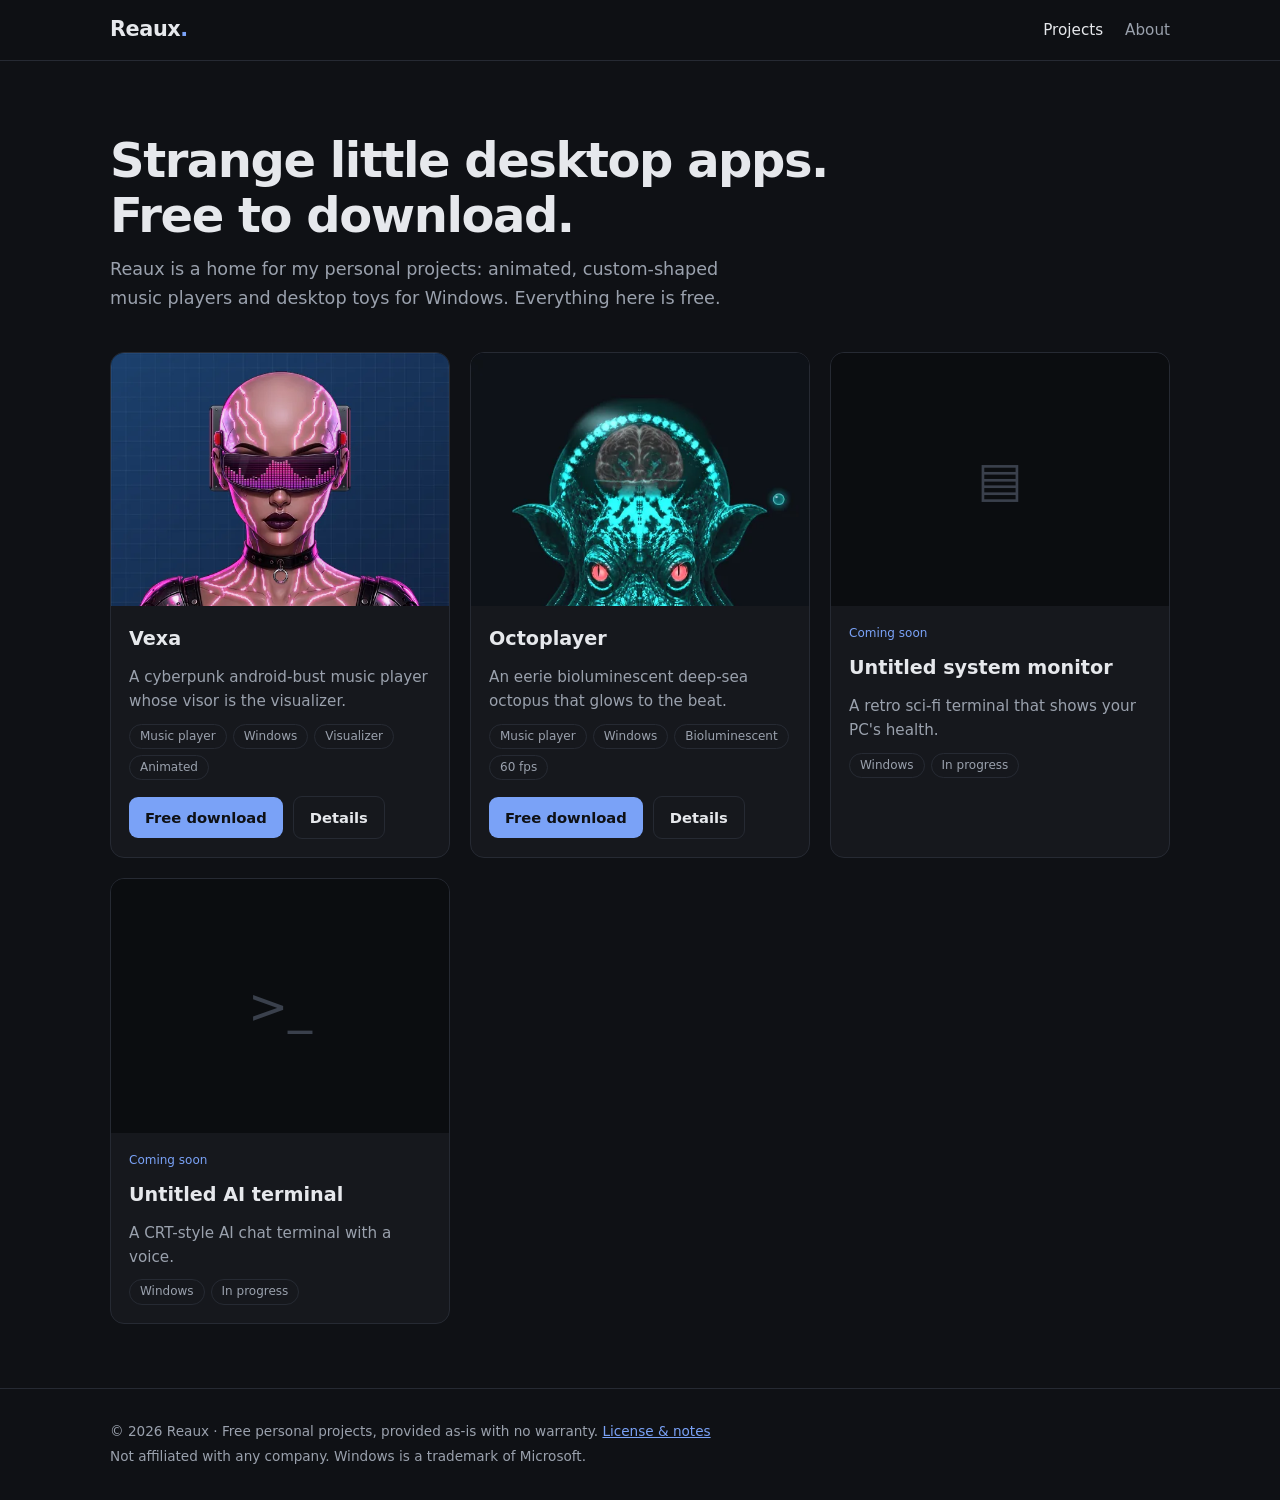
==== index.html @ 3ef6cac5 "Reaux site" ====
<!doctype html><html lang="en"><head><meta charset="utf-8"><meta name="viewport" content="width=device-width,initial-scale=1">
<title>Reaux · Free desktop apps</title><meta name="description" content="Reaux: free, handmade animated desktop apps for Windows, including Vexa and Octoplayer."><meta name="theme-color" content="#0f1115">
<link rel="icon" href="favicon.svg" type="image/svg+xml"><link rel="stylesheet" href="style.css">
<meta property="og:type" content="website"><meta property="og:site_name" content="Reaux"><meta property="og:title" content="Reaux · Free desktop apps">
<meta property="og:description" content="Reaux: free, handmade animated desktop apps for Windows, including Vexa and Octoplayer."><meta property="og:url" content="https://roryp1147.github.io/"><meta property="og:image" content="https://roryp1147.github.io/img/og.webp">
<meta name="twitter:card" content="summary_large_image"></head><body><a class="skip" href="#main">Skip to content</a>
<header><div class="wrap"><a class="logo" href="index.html" aria-label="Reaux home">Reaux<span>.</span></a>
<nav aria-label="Main"><a href="index.html" aria-current="page">Projects</a><a href="about.html">About</a></nav></div></header><main id="main"><div class="wrap"><section class="hero"><h1>Strange little desktop apps.<br>Free to download.</h1>
<p>Reaux is a home for my personal projects: animated, custom-shaped music players and desktop toys for Windows. Everything here is free.</p></section>
<section aria-label="Projects" class="grid"><article class="card"><a class="thumb" href="projects/vexa.html" tabindex="-1" aria-hidden="true"><img src="img/vexa-spectrum.webp" alt="" loading="lazy" width="553" height="811"></a>
<div class="body"><h2>Vexa</h2><p>A cyberpunk android-bust music player whose visor is the visualizer.</p><ul class="tags" aria-label="Tags"><li>Music player</li><li>Windows</li><li>Visualizer</li><li>Animated</li></ul>
<div class="actions"><a class="btn" href="https://github.com/roryp1147/vexa/releases/latest/download/Vexa-1.0.0-win64.zip">Free download</a><a class="btn ghost" href="projects/vexa.html">Details<span class="skip"> about Vexa</span></a></div></div></article><article class="card"><a class="thumb" href="projects/octoplayer.html" tabindex="-1" aria-hidden="true"><img src="img/octo-beat.webp" alt="" loading="lazy" width="553" height="811"></a>
<div class="body"><h2>Octoplayer</h2><p>An eerie bioluminescent deep-sea octopus that glows to the beat.</p><ul class="tags" aria-label="Tags"><li>Music player</li><li>Windows</li><li>Bioluminescent</li><li>60 fps</li></ul>
<div class="actions"><a class="btn" href="https://github.com/roryp1147/octoplayer/releases/latest/download/Octoplayer-1.0.0-win64.zip">Free download</a><a class="btn ghost" href="projects/octoplayer.html">Details<span class="skip"> about Octoplayer</span></a></div></div></article><article class="card soon"><div class="thumb" aria-hidden="true">&#9636;</div><div class="body"><span class="badge">Coming soon</span><h2>Untitled system monitor</h2><p>A retro sci-fi terminal that shows your PC's health.</p><ul class="tags"><li>Windows</li><li>In progress</li></ul></div></article><article class="card soon"><div class="thumb" aria-hidden="true">&gt;_</div><div class="body"><span class="badge">Coming soon</span><h2>Untitled AI terminal</h2><p>A CRT-style AI chat terminal with a voice.</p><ul class="tags"><li>Windows</li><li>In progress</li></ul></div></article></section></div></main><footer><div class="wrap"><p>&copy; <span id="y">2026</span> Reaux &middot; Free personal projects, provided as-is with no warranty. <a href="about.html#license">License &amp; notes</a></p>
<p>Not affiliated with any company. Windows is a trademark of Microsoft.</p></div></footer><script>document.getElementById('y').textContent=new Date().getFullYear()</script></body></html>
---- style.css ----
:root{--bg:#0f1115;--bg2:#16181d;--line:#262a33;--text:#e6e8ec;--mute:#9aa1ad;--accent:#7aa2f7;--r:14px;color-scheme:dark}
*{box-sizing:border-box}html{-webkit-text-size-adjust:100%}
body{margin:0;background:var(--bg);color:var(--text);font:16px/1.6 Inter,system-ui,-apple-system,"Segoe UI",Roboto,sans-serif}
a{color:var(--accent)}a:focus-visible,.btn:focus-visible{outline:2px solid var(--accent);outline-offset:3px}
.wrap{max-width:1100px;margin:0 auto;padding:0 20px}
.skip{position:absolute;left:-999px}.skip:focus{left:12px;top:12px;background:var(--bg2);padding:8px 12px;border-radius:8px}
header{border-bottom:1px solid var(--line);position:sticky;top:0;background:rgba(15,17,21,.9);backdrop-filter:blur(8px);z-index:5}
header .wrap{display:flex;align-items:center;justify-content:space-between;height:60px}
.logo{font-weight:800;font-size:1.3rem;letter-spacing:-.02em;color:var(--text);text-decoration:none}.logo span{color:var(--accent)}
nav a{color:var(--mute);text-decoration:none;margin-left:22px;font-size:.95rem}nav a:hover,nav a[aria-current]{color:var(--text)}
.hero{padding:72px 0 40px}.hero h1{font-size:clamp(2rem,5vw,3rem);line-height:1.15;letter-spacing:-.03em;margin:0 0 12px}
.hero p{color:var(--mute);max-width:620px;font-size:1.1rem;margin:0}
.grid{display:grid;grid-template-columns:repeat(auto-fill,minmax(300px,1fr));gap:20px;padding-bottom:64px}
.card{background:var(--bg2);border:1px solid var(--line);border-radius:var(--r);overflow:hidden;display:flex;flex-direction:column;transition:border-color .2s,transform .2s}
.card:hover{border-color:#3a404c;transform:translateY(-2px)}
.thumb{aspect-ratio:4/3;background:#0b0d10;display:flex;align-items:center;justify-content:center;overflow:hidden}
.thumb img{width:100%;height:100%;object-fit:cover;object-position:top}
.card .body{padding:18px;display:flex;flex-direction:column;gap:10px;flex:1}
.card h2{margin:0;font-size:1.2rem}.card p{margin:0;color:var(--mute);font-size:.95rem}
.tags{display:flex;flex-wrap:wrap;gap:6px;list-style:none;padding:0;margin:0}
.tags li{font-size:.75rem;color:var(--mute);border:1px solid var(--line);border-radius:99px;padding:2px 10px}
.actions{display:flex;gap:10px;align-items:center;margin-top:auto;padding-top:6px}
.btn{display:inline-block;background:var(--accent);color:#0f1115;font-weight:600;text-decoration:none;padding:9px 16px;border-radius:9px;font-size:.92rem}
.btn:hover{filter:brightness(1.1)}.btn.ghost{background:transparent;color:var(--text);border:1px solid var(--line)}
.soon .thumb{color:#3a404c;font-size:3rem}.soon .badge{font-size:.75rem;color:var(--accent)}
.detail{padding:48px 0 64px}.detail h1{font-size:2.4rem;margin:0 0 6px;letter-spacing:-.03em}.lead{color:var(--mute);font-size:1.1rem;margin:0 0 20px}
.gallery{display:grid;grid-template-columns:repeat(auto-fill,minmax(150px,1fr));gap:12px;margin:28px 0}
.gallery img{width:100%;height:auto;border-radius:10px;border:1px solid var(--line);background:#0b0d10}
.cols{display:grid;grid-template-columns:1fr 1fr;gap:28px}@media(max-width:760px){.cols{grid-template-columns:1fr}nav a{margin-left:14px}}
section h2{font-size:1.25rem;margin:32px 0 10px}ul.list,ol.list{padding-left:20px;color:#c9cdd4}ul.list li,ol.list li{margin:4px 0}
.note{background:var(--bg2);border:1px solid var(--line);border-radius:10px;padding:14px 16px;color:var(--mute);font-size:.92rem}
code{background:var(--bg2);border:1px solid var(--line);border-radius:5px;padding:1px 5px;font-size:.88em}
footer{border-top:1px solid var(--line);color:var(--mute);font-size:.85rem;padding:28px 0}footer p{margin:4px 0}
@media(prefers-reduced-motion:reduce){*{transition:none!important}}
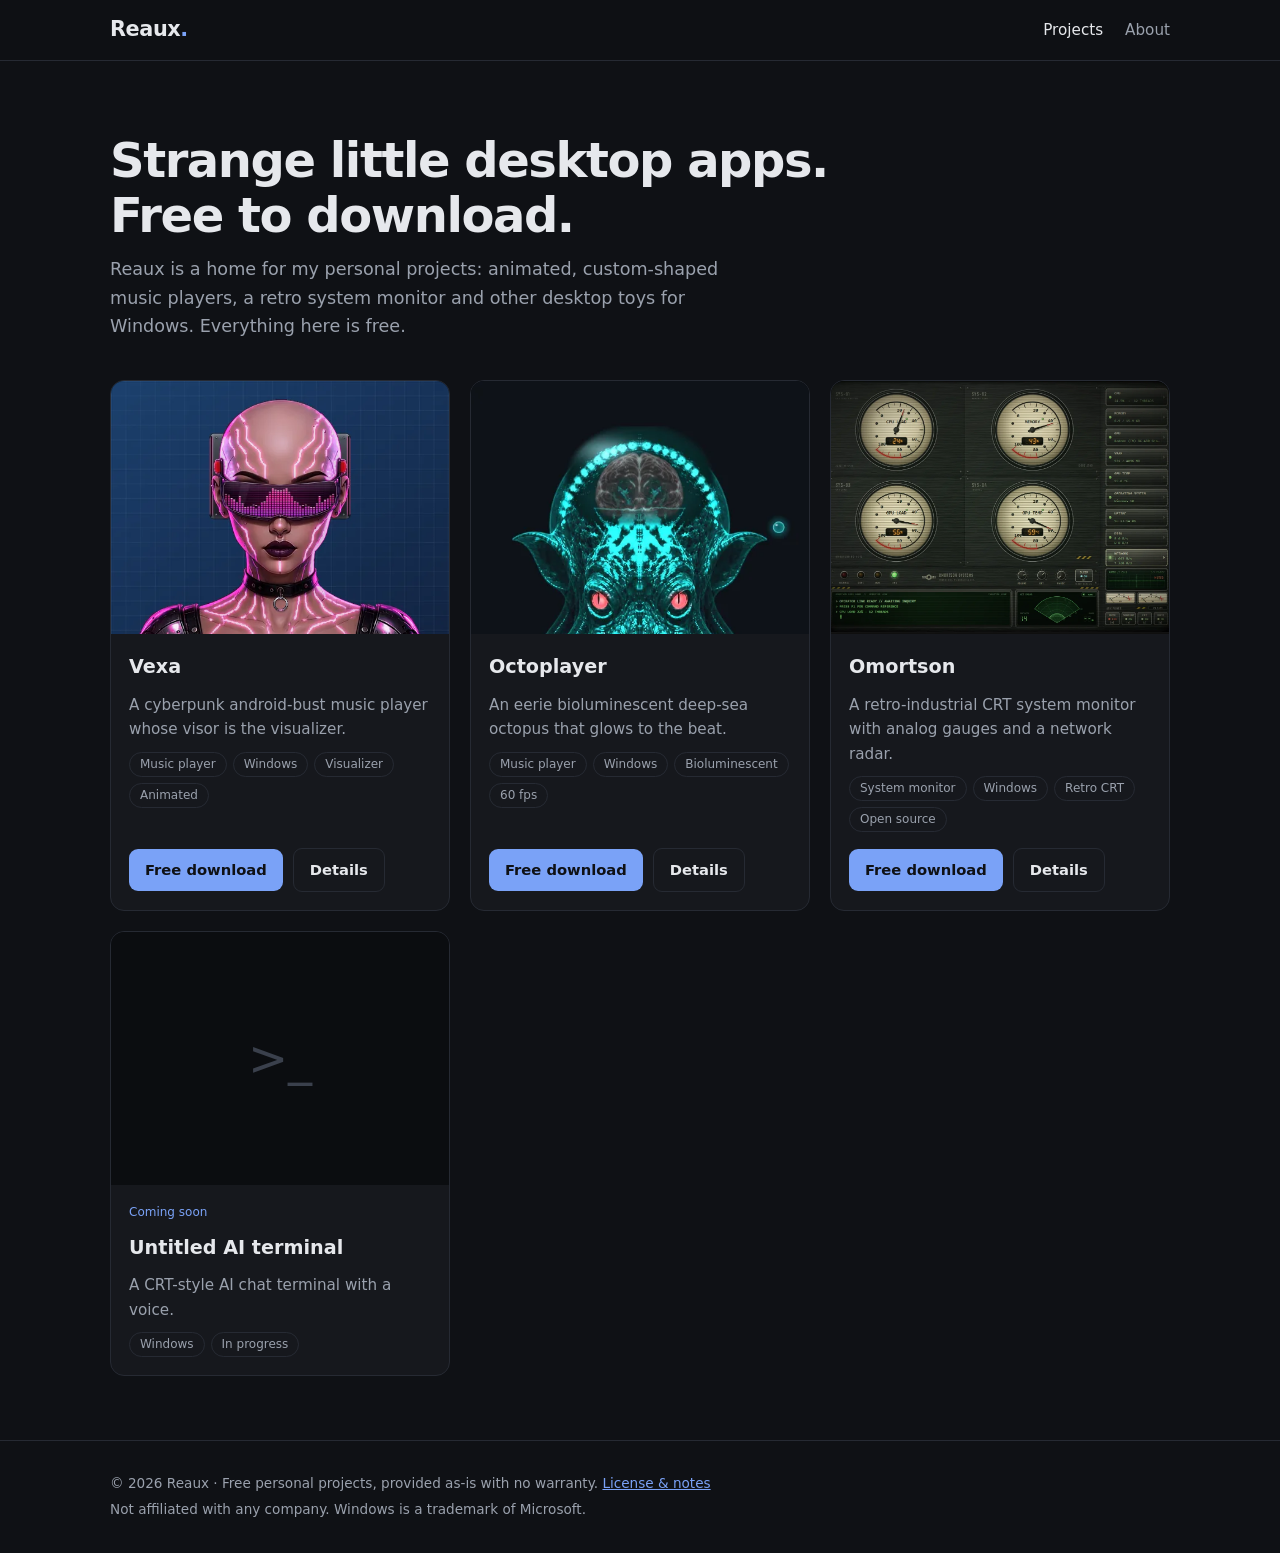
==== commit c57e596d: "Add Omortson (replaces the system monitor placeholder)" ====
--- a/index.html
+++ b/index.html
@@ -6,10 +6,12 @@
 <meta name="twitter:card" content="summary_large_image"></head><body><a class="skip" href="#main">Skip to content</a>
 <header><div class="wrap"><a class="logo" href="index.html" aria-label="Reaux home">Reaux<span>.</span></a>
 <nav aria-label="Main"><a href="index.html" aria-current="page">Projects</a><a href="about.html">About</a></nav></div></header><main id="main"><div class="wrap"><section class="hero"><h1>Strange little desktop apps.<br>Free to download.</h1>
-<p>Reaux is a home for my personal projects: animated, custom-shaped music players and desktop toys for Windows. Everything here is free.</p></section>
+<p>Reaux is a home for my personal projects: animated, custom-shaped music players, a retro system monitor and other desktop toys for Windows. Everything here is free.</p></section>
 <section aria-label="Projects" class="grid"><article class="card"><a class="thumb" href="projects/vexa.html" tabindex="-1" aria-hidden="true"><img src="img/vexa-spectrum.webp" alt="" loading="lazy" width="553" height="811"></a>
 <div class="body"><h2>Vexa</h2><p>A cyberpunk android-bust music player whose visor is the visualizer.</p><ul class="tags" aria-label="Tags"><li>Music player</li><li>Windows</li><li>Visualizer</li><li>Animated</li></ul>
 <div class="actions"><a class="btn" href="https://github.com/roryp1147/vexa/releases/latest/download/Vexa-1.0.0-win64.zip">Free download</a><a class="btn ghost" href="projects/vexa.html">Details<span class="skip"> about Vexa</span></a></div></div></article><article class="card"><a class="thumb" href="projects/octoplayer.html" tabindex="-1" aria-hidden="true"><img src="img/octo-beat.webp" alt="" loading="lazy" width="553" height="811"></a>
 <div class="body"><h2>Octoplayer</h2><p>An eerie bioluminescent deep-sea octopus that glows to the beat.</p><ul class="tags" aria-label="Tags"><li>Music player</li><li>Windows</li><li>Bioluminescent</li><li>60 fps</li></ul>
-<div class="actions"><a class="btn" href="https://github.com/roryp1147/octoplayer/releases/latest/download/Octoplayer-1.0.0-win64.zip">Free download</a><a class="btn ghost" href="projects/octoplayer.html">Details<span class="skip"> about Octoplayer</span></a></div></div></article><article class="card soon"><div class="thumb" aria-hidden="true">&#9636;</div><div class="body"><span class="badge">Coming soon</span><h2>Untitled system monitor</h2><p>A retro sci-fi terminal that shows your PC's health.</p><ul class="tags"><li>Windows</li><li>In progress</li></ul></div></article><article class="card soon"><div class="thumb" aria-hidden="true">&gt;_</div><div class="body"><span class="badge">Coming soon</span><h2>Untitled AI terminal</h2><p>A CRT-style AI chat terminal with a voice.</p><ul class="tags"><li>Windows</li><li>In progress</li></ul></div></article></section></div></main><footer><div class="wrap"><p>&copy; <span id="y">2026</span> Reaux &middot; Free personal projects, provided as-is with no warranty. <a href="about.html#license">License &amp; notes</a></p>
+<div class="actions"><a class="btn" href="https://github.com/roryp1147/octoplayer/releases/latest/download/Octoplayer-1.0.0-win64.zip">Free download</a><a class="btn ghost" href="projects/octoplayer.html">Details<span class="skip"> about Octoplayer</span></a></div></div></article><article class="card"><a class="thumb" href="projects/omortson.html" tabindex="-1" aria-hidden="true"><img src="img/omortson.webp" alt="" loading="lazy" width="1266" height="909"></a>
+<div class="body"><h2>Omortson</h2><p>A retro-industrial CRT system monitor with analog gauges and a network radar.</p><ul class="tags" aria-label="Tags"><li>System monitor</li><li>Windows</li><li>Retro CRT</li><li>Open source</li></ul>
+<div class="actions"><a class="btn" href="https://github.com/roryp1147/omortson/releases/latest/download/Omortson-1.0.1-win64.zip">Free download</a><a class="btn ghost" href="projects/omortson.html">Details<span class="skip"> about Omortson</span></a></div></div></article><article class="card soon"><div class="thumb" aria-hidden="true">&gt;_</div><div class="body"><span class="badge">Coming soon</span><h2>Untitled AI terminal</h2><p>A CRT-style AI chat terminal with a voice.</p><ul class="tags"><li>Windows</li><li>In progress</li></ul></div></article></section></div></main><footer><div class="wrap"><p>&copy; <span id="y">2026</span> Reaux &middot; Free personal projects, provided as-is with no warranty. <a href="about.html#license">License &amp; notes</a></p>
 <p>Not affiliated with any company. Windows is a trademark of Microsoft.</p></div></footer><script>document.getElementById('y').textContent=new Date().getFullYear()</script></body></html>
--- a/style.css
+++ b/style.css
@@ -32,3 +32,4 @@
 code{background:var(--bg2);border:1px solid var(--line);border-radius:5px;padding:1px 5px;font-size:.88em}
 footer{border-top:1px solid var(--line);color:var(--mute);font-size:.85rem;padding:28px 0}footer p{margin:4px 0}
 @media(prefers-reduced-motion:reduce){*{transition:none!important}}
+.gallery.wide{grid-template-columns:1fr 1fr}.gallery.wide img:first-child{grid-column:1/-1}@media(max-width:600px){.gallery.wide{grid-template-columns:1fr}}
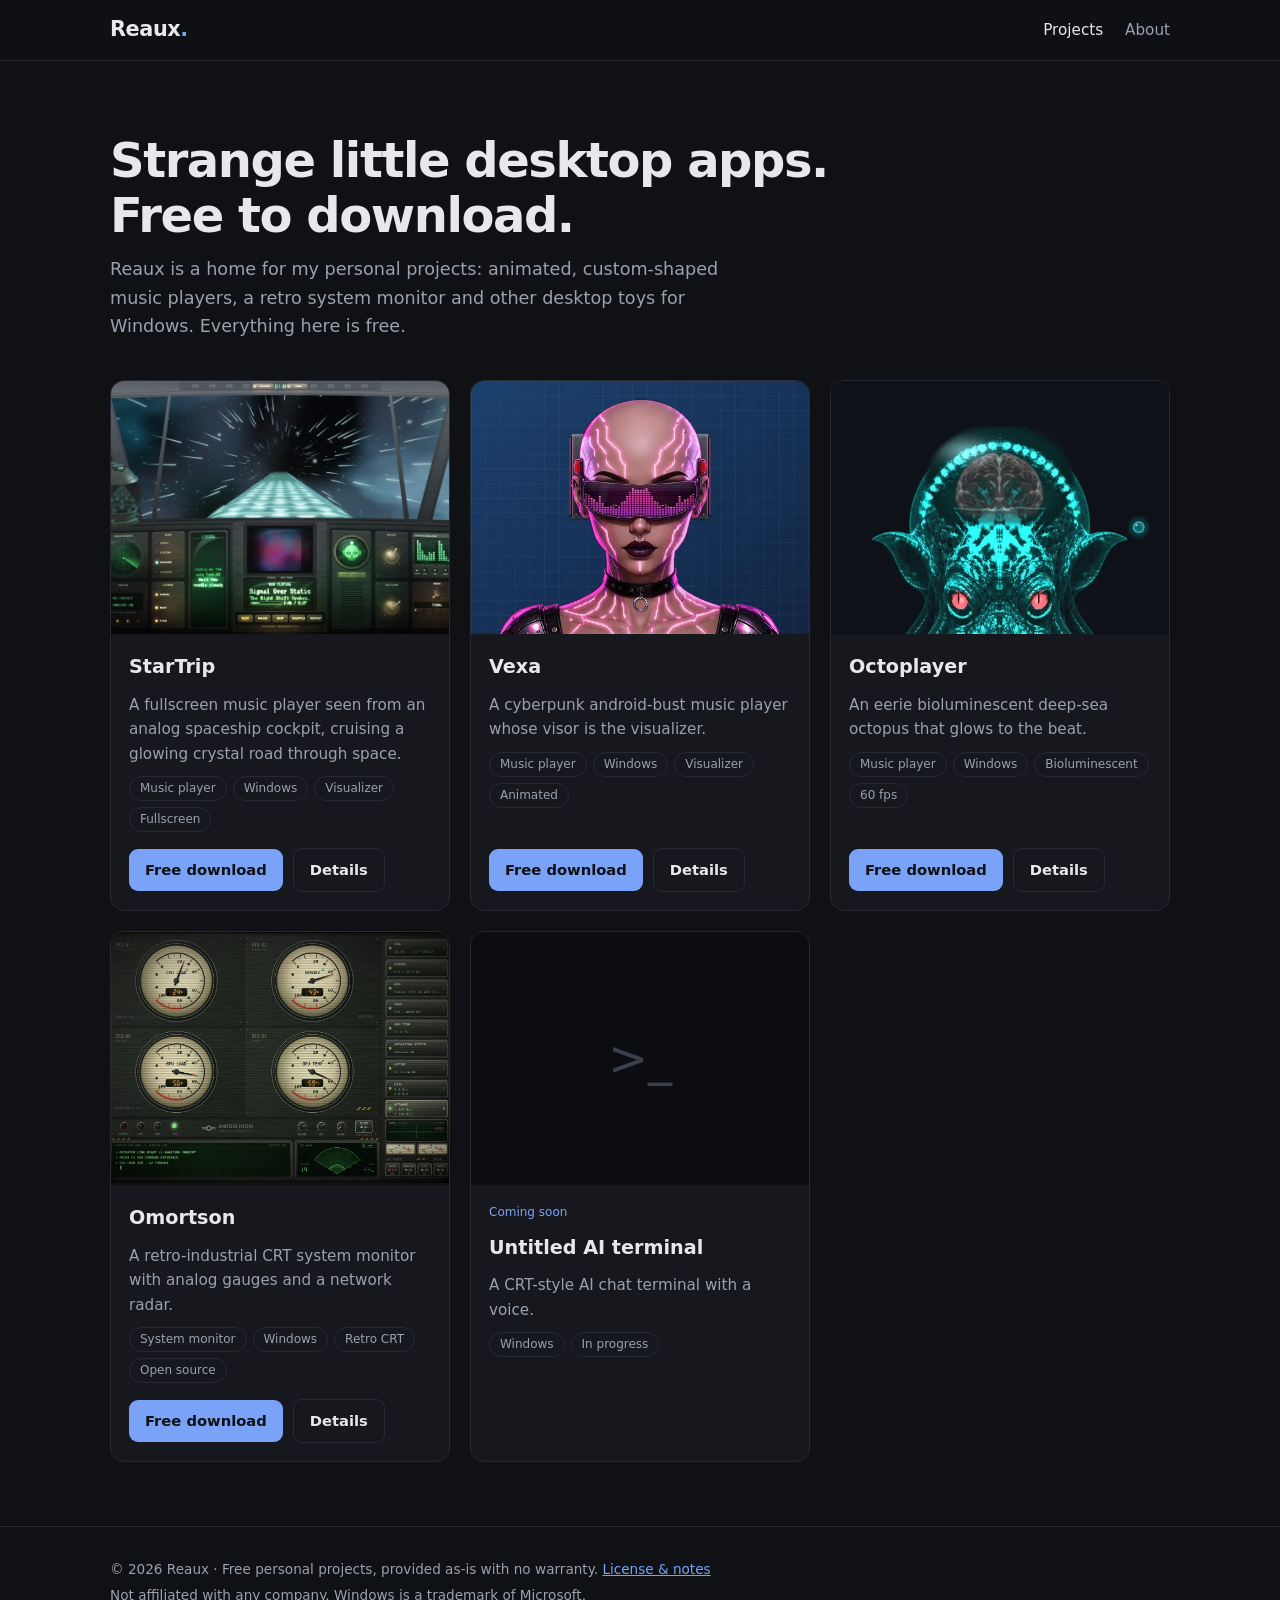
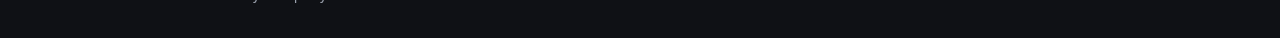
==== commit 64ce618a: "Add StarTrip project page" ====
--- a/index.html
+++ b/index.html
@@ -7,7 +7,9 @@
 <header><div class="wrap"><a class="logo" href="index.html" aria-label="Reaux home">Reaux<span>.</span></a>
 <nav aria-label="Main"><a href="index.html" aria-current="page">Projects</a><a href="about.html">About</a></nav></div></header><main id="main"><div class="wrap"><section class="hero"><h1>Strange little desktop apps.<br>Free to download.</h1>
 <p>Reaux is a home for my personal projects: animated, custom-shaped music players, a retro system monitor and other desktop toys for Windows. Everything here is free.</p></section>
-<section aria-label="Projects" class="grid"><article class="card"><a class="thumb" href="projects/vexa.html" tabindex="-1" aria-hidden="true"><img src="img/vexa-spectrum.webp" alt="" loading="lazy" width="553" height="811"></a>
+<section aria-label="Projects" class="grid"><article class="card"><a class="thumb" href="projects/startrip.html" tabindex="-1" aria-hidden="true"><img src="img/startrip-card.webp" alt="" loading="lazy" width="800" height="600"></a>
+<div class="body"><h2>StarTrip</h2><p>A fullscreen music player seen from an analog spaceship cockpit, cruising a glowing crystal road through space.</p><ul class="tags" aria-label="Tags"><li>Music player</li><li>Windows</li><li>Visualizer</li><li>Fullscreen</li></ul>
+<div class="actions"><a class="btn" href="https://github.com/roryp1147/startrip/releases/latest/download/StarTrip-1.0.0-win64.zip">Free download</a><a class="btn ghost" href="projects/startrip.html">Details<span class="skip"> about StarTrip</span></a></div></div></article><article class="card"><a class="thumb" href="projects/vexa.html" tabindex="-1" aria-hidden="true"><img src="img/vexa-spectrum.webp" alt="" loading="lazy" width="553" height="811"></a>
 <div class="body"><h2>Vexa</h2><p>A cyberpunk android-bust music player whose visor is the visualizer.</p><ul class="tags" aria-label="Tags"><li>Music player</li><li>Windows</li><li>Visualizer</li><li>Animated</li></ul>
 <div class="actions"><a class="btn" href="https://github.com/roryp1147/vexa/releases/latest/download/Vexa-1.0.0-win64.zip">Free download</a><a class="btn ghost" href="projects/vexa.html">Details<span class="skip"> about Vexa</span></a></div></div></article><article class="card"><a class="thumb" href="projects/octoplayer.html" tabindex="-1" aria-hidden="true"><img src="img/octo-beat.webp" alt="" loading="lazy" width="553" height="811"></a>
 <div class="body"><h2>Octoplayer</h2><p>An eerie bioluminescent deep-sea octopus that glows to the beat.</p><ul class="tags" aria-label="Tags"><li>Music player</li><li>Windows</li><li>Bioluminescent</li><li>60 fps</li></ul>
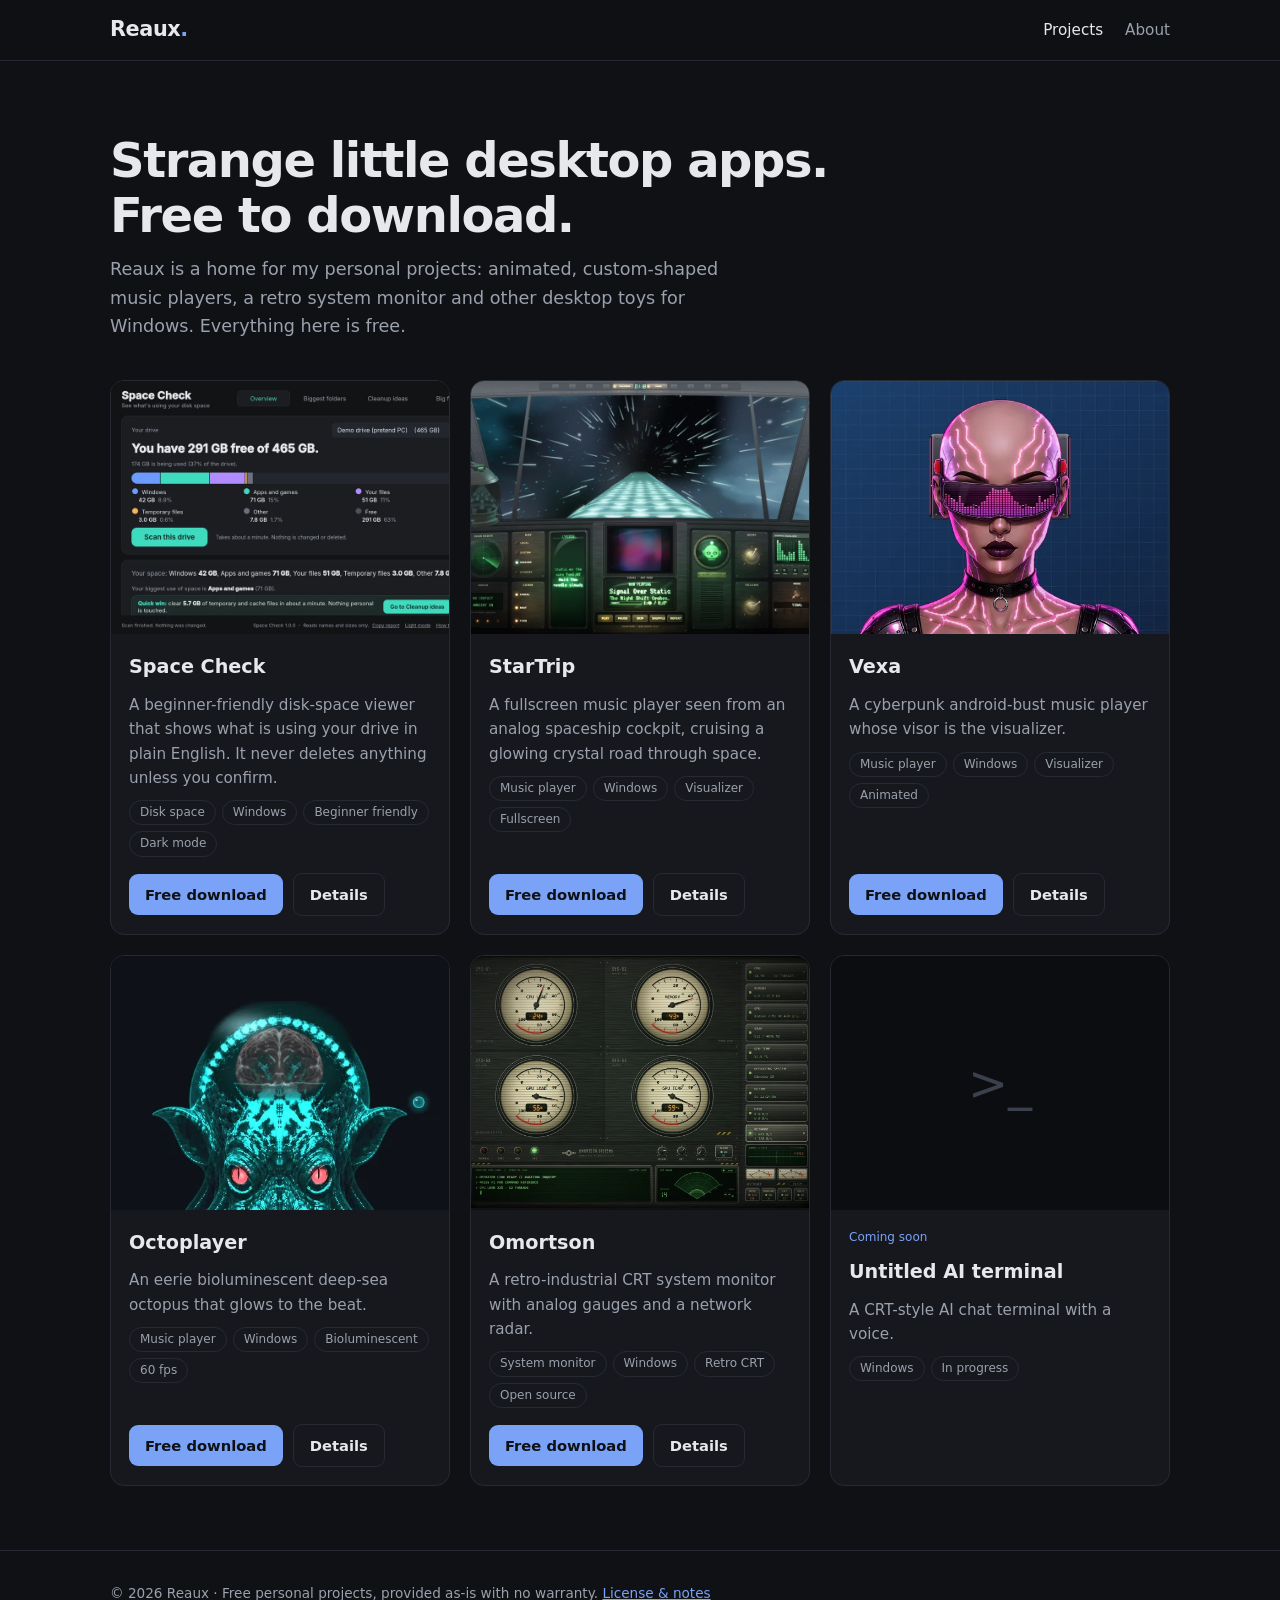
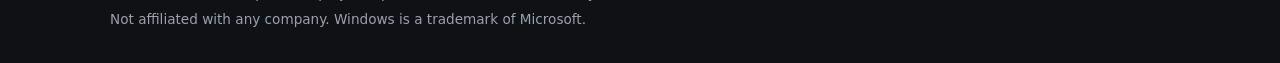
==== commit 1af6ceef: "Add Space Check project page" ====
--- a/index.html
+++ b/index.html
@@ -1,13 +1,15 @@
 <!doctype html><html lang="en"><head><meta charset="utf-8"><meta name="viewport" content="width=device-width,initial-scale=1">
-<title>Reaux · Free desktop apps</title><meta name="description" content="Reaux: free, handmade animated desktop apps for Windows, including Vexa and Octoplayer."><meta name="theme-color" content="#0f1115">
+<title>Reaux · Free desktop apps</title><meta name="description" content="Reaux: free, handmade animated desktop apps for Windows, including Vexa, Octoplayer and Space Check."><meta name="theme-color" content="#0f1115">
 <link rel="icon" href="favicon.svg" type="image/svg+xml"><link rel="stylesheet" href="style.css">
 <meta property="og:type" content="website"><meta property="og:site_name" content="Reaux"><meta property="og:title" content="Reaux · Free desktop apps">
-<meta property="og:description" content="Reaux: free, handmade animated desktop apps for Windows, including Vexa and Octoplayer."><meta property="og:url" content="https://roryp1147.github.io/"><meta property="og:image" content="https://roryp1147.github.io/img/og.webp">
+<meta property="og:description" content="Reaux: free, handmade animated desktop apps for Windows, including Vexa, Octoplayer and Space Check."><meta property="og:url" content="https://roryp1147.github.io/"><meta property="og:image" content="https://roryp1147.github.io/img/og.webp">
 <meta name="twitter:card" content="summary_large_image"></head><body><a class="skip" href="#main">Skip to content</a>
 <header><div class="wrap"><a class="logo" href="index.html" aria-label="Reaux home">Reaux<span>.</span></a>
 <nav aria-label="Main"><a href="index.html" aria-current="page">Projects</a><a href="about.html">About</a></nav></div></header><main id="main"><div class="wrap"><section class="hero"><h1>Strange little desktop apps.<br>Free to download.</h1>
 <p>Reaux is a home for my personal projects: animated, custom-shaped music players, a retro system monitor and other desktop toys for Windows. Everything here is free.</p></section>
-<section aria-label="Projects" class="grid"><article class="card"><a class="thumb" href="projects/startrip.html" tabindex="-1" aria-hidden="true"><img src="img/startrip-card.webp" alt="" loading="lazy" width="800" height="600"></a>
+<section aria-label="Projects" class="grid"><article class="card"><a class="thumb" href="projects/spacecheck.html" tabindex="-1" aria-hidden="true"><img src="img/spacecheck-card.webp" alt="" loading="lazy" width="800" height="600"></a>
+<div class="body"><h2>Space Check</h2><p>A beginner-friendly disk-space viewer that shows what is using your drive in plain English. It never deletes anything unless you confirm.</p><ul class="tags" aria-label="Tags"><li>Disk space</li><li>Windows</li><li>Beginner friendly</li><li>Dark mode</li></ul>
+<div class="actions"><a class="btn" href="https://github.com/roryp1147/spacecheck/releases/latest/download/SpaceCheck-1.0.0-win64.zip">Free download</a><a class="btn ghost" href="projects/spacecheck.html">Details<span class="skip"> about Space Check</span></a></div></div></article><article class="card"><a class="thumb" href="projects/startrip.html" tabindex="-1" aria-hidden="true"><img src="img/startrip-card.webp" alt="" loading="lazy" width="800" height="600"></a>
 <div class="body"><h2>StarTrip</h2><p>A fullscreen music player seen from an analog spaceship cockpit, cruising a glowing crystal road through space.</p><ul class="tags" aria-label="Tags"><li>Music player</li><li>Windows</li><li>Visualizer</li><li>Fullscreen</li></ul>
 <div class="actions"><a class="btn" href="https://github.com/roryp1147/startrip/releases/latest/download/StarTrip-1.0.0-win64.zip">Free download</a><a class="btn ghost" href="projects/startrip.html">Details<span class="skip"> about StarTrip</span></a></div></div></article><article class="card"><a class="thumb" href="projects/vexa.html" tabindex="-1" aria-hidden="true"><img src="img/vexa-spectrum.webp" alt="" loading="lazy" width="553" height="811"></a>
 <div class="body"><h2>Vexa</h2><p>A cyberpunk android-bust music player whose visor is the visualizer.</p><ul class="tags" aria-label="Tags"><li>Music player</li><li>Windows</li><li>Visualizer</li><li>Animated</li></ul>
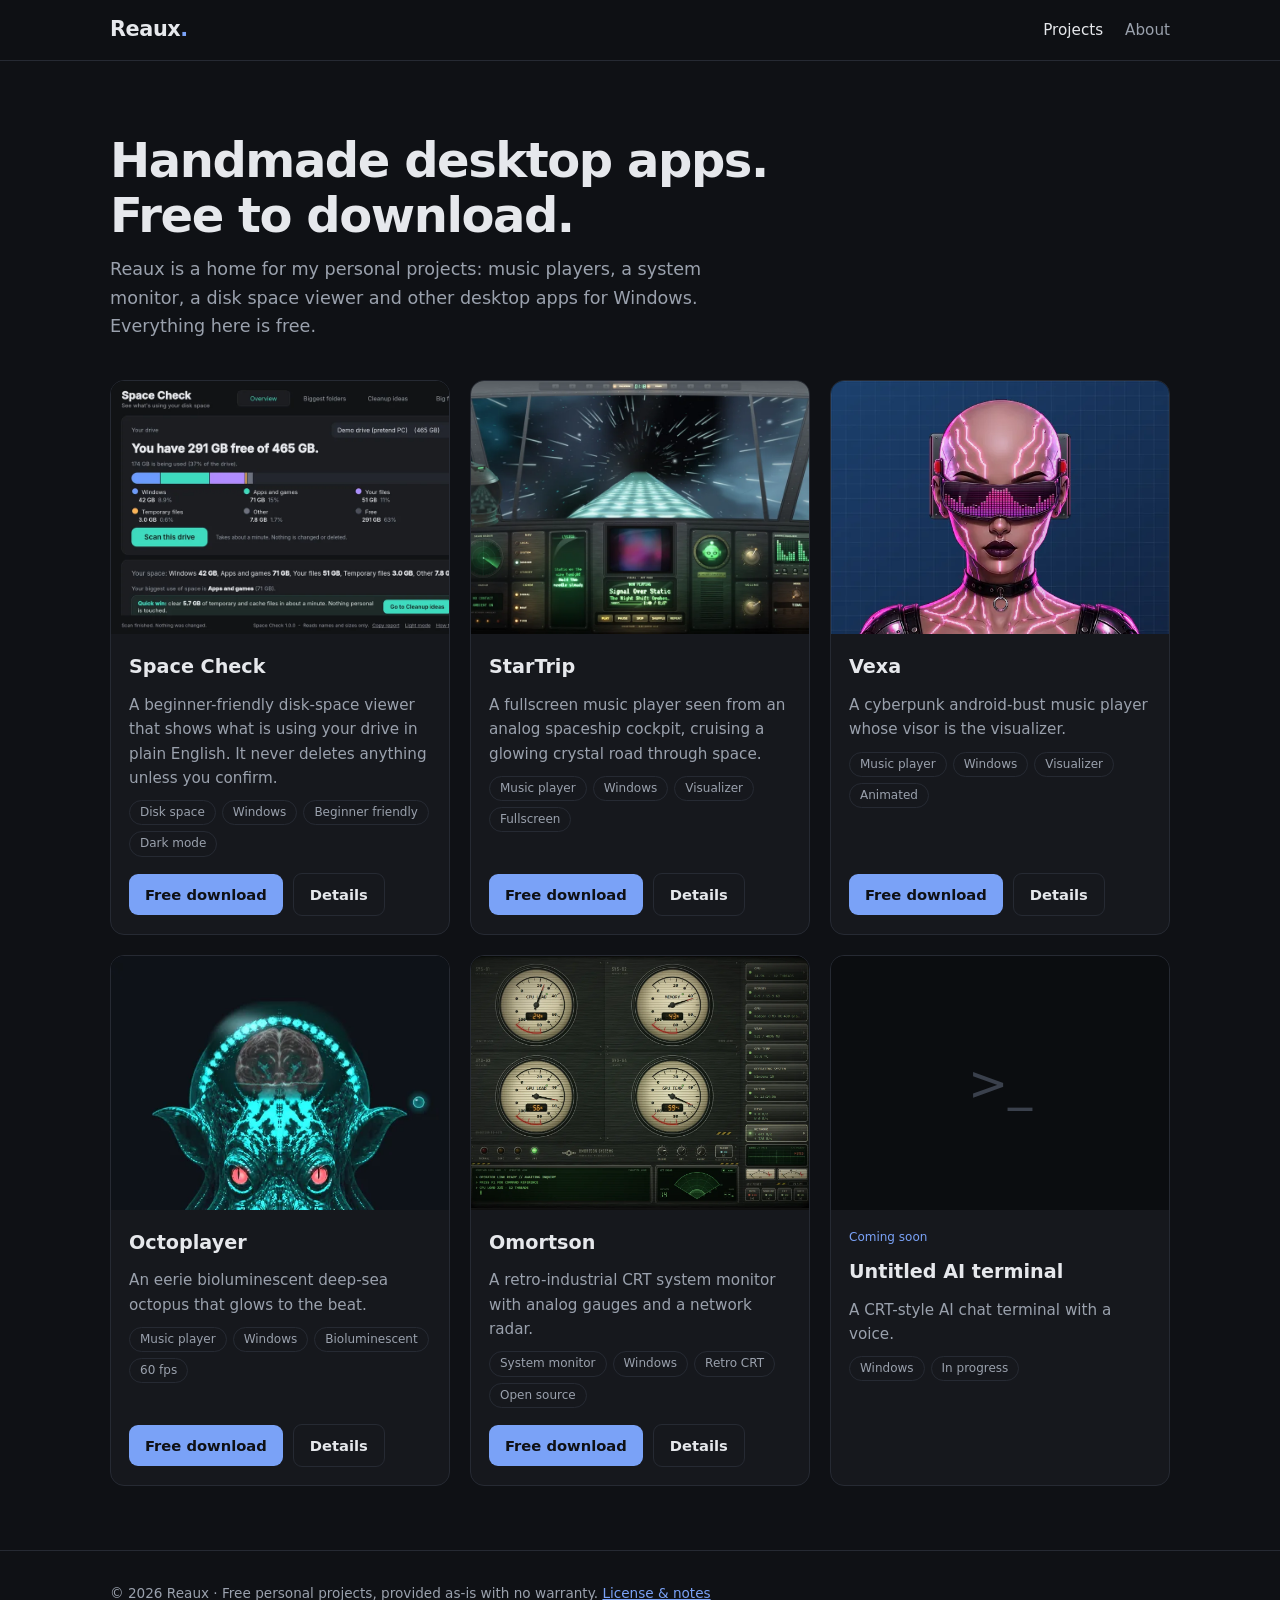
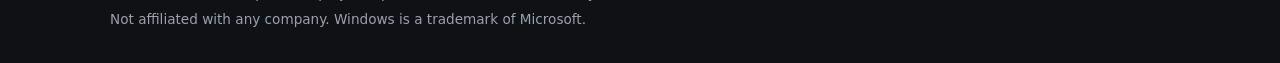
==== commit 7c64513a: "Reword site intro to cover all desktop apps" ====
--- a/index.html
+++ b/index.html
@@ -5,8 +5,8 @@
 <meta property="og:description" content="Reaux: free, handmade animated desktop apps for Windows, including Vexa, Octoplayer and Space Check."><meta property="og:url" content="https://roryp1147.github.io/"><meta property="og:image" content="https://roryp1147.github.io/img/og.webp">
 <meta name="twitter:card" content="summary_large_image"></head><body><a class="skip" href="#main">Skip to content</a>
 <header><div class="wrap"><a class="logo" href="index.html" aria-label="Reaux home">Reaux<span>.</span></a>
-<nav aria-label="Main"><a href="index.html" aria-current="page">Projects</a><a href="about.html">About</a></nav></div></header><main id="main"><div class="wrap"><section class="hero"><h1>Strange little desktop apps.<br>Free to download.</h1>
-<p>Reaux is a home for my personal projects: animated, custom-shaped music players, a retro system monitor and other desktop toys for Windows. Everything here is free.</p></section>
+<nav aria-label="Main"><a href="index.html" aria-current="page">Projects</a><a href="about.html">About</a></nav></div></header><main id="main"><div class="wrap"><section class="hero"><h1>Handmade desktop apps.<br>Free to download.</h1>
+<p>Reaux is a home for my personal projects: music players, a system monitor, a disk space viewer and other desktop apps for Windows. Everything here is free.</p></section>
 <section aria-label="Projects" class="grid"><article class="card"><a class="thumb" href="projects/spacecheck.html" tabindex="-1" aria-hidden="true"><img src="img/spacecheck-card.webp" alt="" loading="lazy" width="800" height="600"></a>
 <div class="body"><h2>Space Check</h2><p>A beginner-friendly disk-space viewer that shows what is using your drive in plain English. It never deletes anything unless you confirm.</p><ul class="tags" aria-label="Tags"><li>Disk space</li><li>Windows</li><li>Beginner friendly</li><li>Dark mode</li></ul>
 <div class="actions"><a class="btn" href="https://github.com/roryp1147/spacecheck/releases/latest/download/SpaceCheck-1.0.0-win64.zip">Free download</a><a class="btn ghost" href="projects/spacecheck.html">Details<span class="skip"> about Space Check</span></a></div></div></article><article class="card"><a class="thumb" href="projects/startrip.html" tabindex="-1" aria-hidden="true"><img src="img/startrip-card.webp" alt="" loading="lazy" width="800" height="600"></a>
